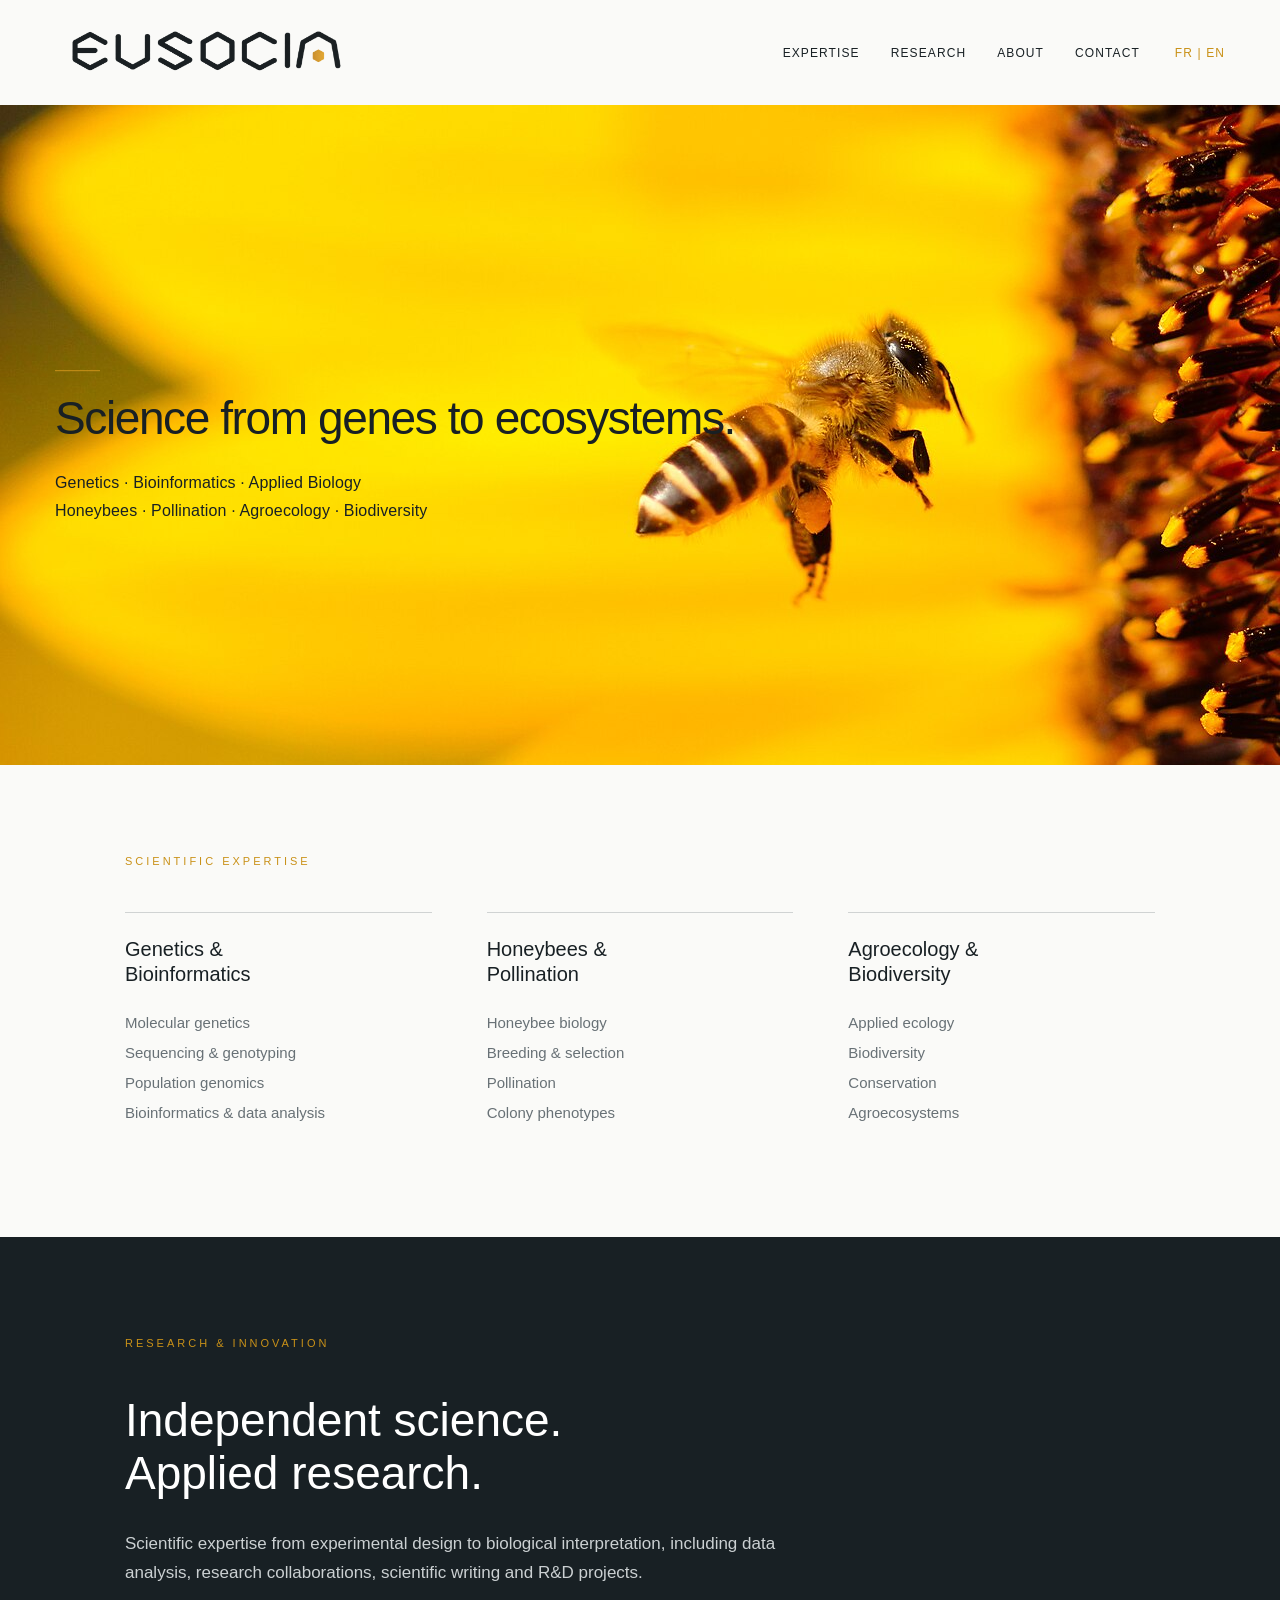
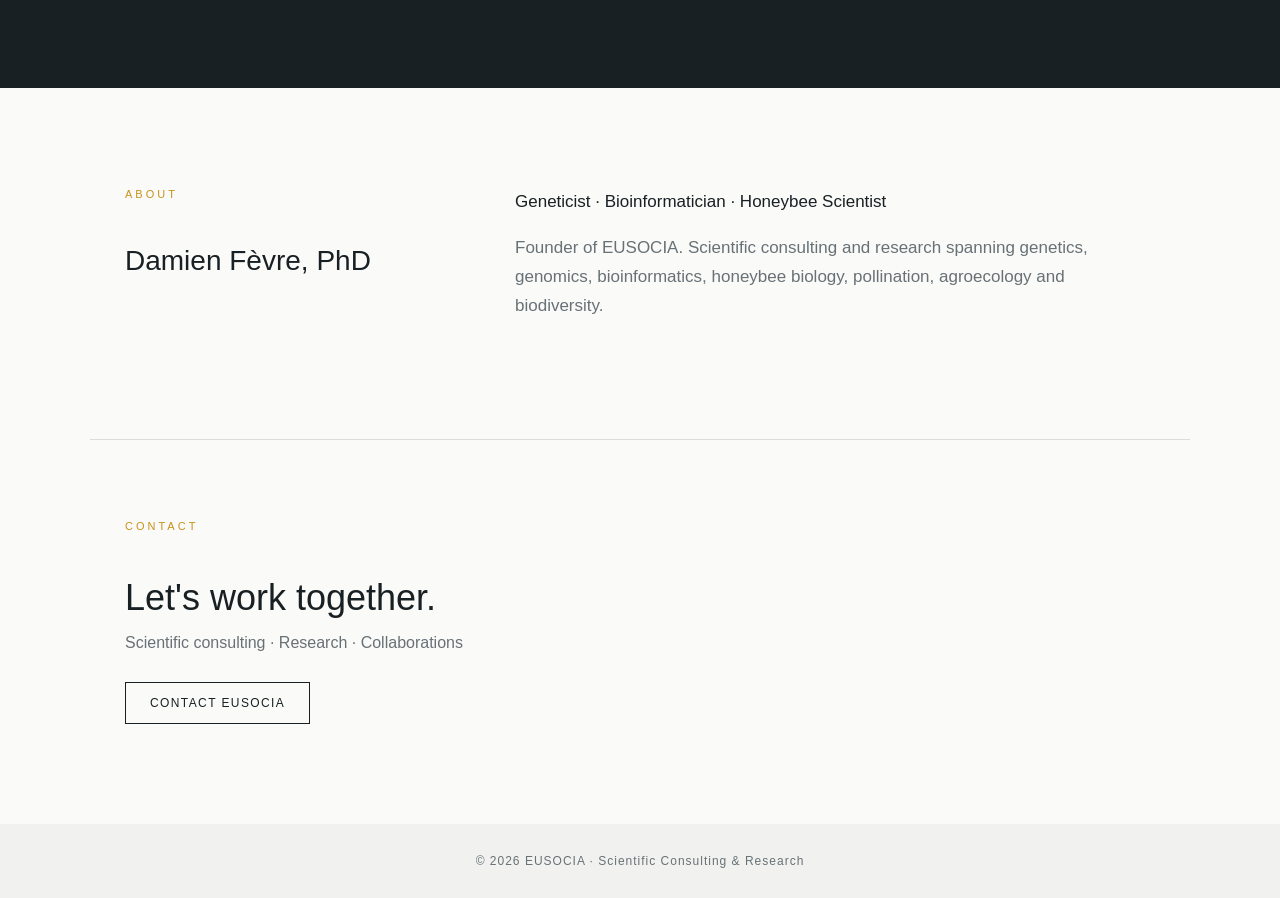
==== en/index.html @ 21f156ce "Update index.html" ====
<!DOCTYPE html>
<html lang="en">

<head>
<meta charset="UTF-8">
<meta name="viewport" content="width=device-width, initial-scale=1.0">

<title>EUSOCIA | Scientific Consulting & Research</title>

<style>

/* =========================================================
   GENERAL
   ========================================================= */

:root {
    --dark: #182024;
    --gold: #c99118;
    --white: #fafaf8;
    --grey: #687176;
    --lightgrey: #f1f2f0;
}

* {
    box-sizing: border-box;
}

html {
    margin: 0;
    padding: 0;
    scroll-behavior: smooth;
}

body {
    margin: 0;
    padding: 0;
    font-family: Arial, Helvetica, sans-serif;
    color: var(--dark);
    background: var(--white);
}


/* =========================================================
   HEADER — DESKTOP
   ========================================================= */

header {
    width: 100%;
    height: 105px;
    padding: 0 55px;

    display: flex;
    align-items: center;
    justify-content: space-between;

    background: var(--white);
}

.brand {
    display: flex;
    align-items: center;
    flex-shrink: 0;
    text-decoration: none;
}

.brand img {
    display: block;
    width: 310px;
    height: auto;
}

nav {
    margin-left: auto;
    display: flex;
    align-items: center;
    gap: 31px;
    white-space: nowrap;
}

nav a {
    color: var(--dark);
    font-size: 12px;
    font-weight: 400;
    letter-spacing: 1.1px;
    text-decoration: none;
    text-transform: uppercase;
}

nav a:hover {
    color: var(--gold);
}

nav .language {
    margin-left: 4px;
    color: var(--gold);
}


/* =========================================================
   HERO — DESKTOP
   ========================================================= */

.hero {
    position: relative;
    width: 100%;
    height: 660px;
    margin: 0;
    padding: 0;
    overflow: hidden;
    background: #e7b516;
}

.hero-image {
    position: absolute;
    top: 0;
    left: 0;

    width: 100%;
    height: auto;

    display: block;
    margin: 0;
    padding: 0;

    max-width: none;
}


/* DESKTOP TEXT */

.hero-content {
    position: absolute;

    left: 55px;
    top: 52%;

    transform: translateY(-50%);

    z-index: 2;
}

.hero-line {
    width: 45px;
    height: 1px;

    margin: 0 0 23px 0;

    background: var(--gold);
}

.hero h1 {
    margin: 0;

    color: var(--dark);

    font-size: 46px;
    font-weight: 300;

    line-height: 1.05;
    letter-spacing: -1.4px;

    white-space: nowrap;
}

.hero-subtitles {
    margin-top: 29px;
}

.hero-subtitles p {
    margin: 4px 0;

    color: var(--dark);

    font-size: 16px;
    font-weight: 400;

    line-height: 1.45;
    letter-spacing: 0.15px;
}


/* =========================================================
   EXPERTISE
   ========================================================= */

.expertise {
    width: 100%;
    max-width: 1100px;

    margin: 0 auto;
    padding: 90px 35px 105px;
}

.section-label {
    margin-bottom: 45px;

    color: var(--gold);

    font-size: 11px;
    font-weight: 400;

    letter-spacing: 3px;
    text-transform: uppercase;
}

.expertise-grid {
    display: grid;
    grid-template-columns: repeat(3, 1fr);
    gap: 55px;
}

.expertise-card {
    padding-top: 24px;
    border-top: 1px solid #d0d3d3;
}

.expertise-card h2 {
    margin: 0 0 25px;

    color: var(--dark);

    font-size: 20px;
    font-weight: 400;
    line-height: 1.25;
}

.expertise-card ul {
    margin: 0;
    padding: 0;

    list-style: none;
    color: var(--grey);
}

.expertise-card li {
    margin: 9px 0;
    font-size: 15px;
    line-height: 1.4;
}


/* =========================================================
   RESEARCH
   ========================================================= */

.research {
    width: 100%;
    background: var(--dark);
    color: white;
}

.research-inner {
    width: 100%;
    max-width: 1100px;

    margin: 0 auto;
    padding: 100px 35px;
}

.research h2 {
    margin: 0 0 30px;

    font-size: 46px;
    font-weight: 300;
    line-height: 1.15;
}

.research p {
    max-width: 720px;

    margin: 0;

    color: #cbd0d2;

    font-size: 17px;
    line-height: 1.7;
}


/* =========================================================
   ABOUT
   ========================================================= */

.about {
    width: 100%;
    max-width: 1100px;

    margin: 0 auto;
    padding: 100px 35px;

    display: grid;
    grid-template-columns: 1fr 2fr;
    gap: 70px;
}

.about h2 {
    margin: 0;

    font-size: 28px;
    font-weight: 400;
}

.about-text {
    max-width: 700px;

    color: var(--grey);

    font-size: 17px;
    line-height: 1.7;
}

.about-text p {
    margin: 0 0 18px;
}

.about-text strong {
    color: var(--dark);
    font-weight: 500;
}


/* =========================================================
   CONTACT
   ========================================================= */

.contact {
    width: 100%;
    max-width: 1100px;

    margin: 0 auto;
    padding: 80px 35px 100px;

    border-top: 1px solid #ddd;
}

.contact h2 {
    margin: 0 0 15px;

    font-size: 36px;
    font-weight: 300;
}

.contact p {
    margin: 0 0 30px;
    color: var(--grey);
}

.contact-button {
    display: inline-block;

    padding: 13px 24px;

    border: 1px solid var(--dark);

    color: var(--dark);

    font-size: 12px;
    letter-spacing: 1.4px;

    text-decoration: none;
    text-transform: uppercase;
}

.contact-button:hover {
    color: white;
    background: var(--dark);
}


/* =========================================================
   FOOTER
   ========================================================= */

footer {
    padding: 30px;

    background: var(--lightgrey);
    color: var(--grey);

    text-align: center;

    font-size: 12px;
    letter-spacing: 1px;
}


/* =========================================================
   SMARTPHONE ONLY
   ========================================================= */

@media (max-width: 700px) {

    /* HEADER */
    header {
        height: 85px;
        padding: 0 20px;
    }

    .brand img {
        width: 205px;
    }

    nav {
        margin-left: auto;
    }

    nav a:not(.language) {
        display: none;
    }

    nav .language {
        display: block;
        margin: 0;
        font-size: 13px;
        letter-spacing: 1px;
    }


    /* HERO SMARTPHONE */
    .hero {
        position: relative;
        width: 100%;
        height: 480px;
        overflow: hidden;
    }

    /* PHOTO : ON NE CHANGE PAS LE CADRAGE */
    .hero-image {
        position: absolute;
        top: 0;
        left: 50%;

        width: auto;
        height: 100%;

        transform: translateX(-50%);

        object-fit: cover;
        object-position: 58% center;
    }

    /*
       Le titre et les sous-titres deviennent
       indépendants sur smartphone.
    */
    .hero-content {
        position: static;
        transform: none;
    }

    /* LIGNE DORÉE AU-DESSUS */
    .hero-line {
        position: absolute;
        top: 25px;
        left: 22px;

        width: 42px;
        height: 1px;
        margin: 0;

        background: var(--gold);
        z-index: 5;
    }

    /* TITRE AU-DESSUS DE L'ABEILLE */
    .hero h1 {
        position: absolute;
        top: 47px;
        left: 22px;
        right: 18px;

        margin: 0;

        color: var(--dark);

        font-size: 27px;
        font-weight: 300;
        line-height: 1.08;
        letter-spacing: -0.7px;

        white-space: normal;

        z-index: 5;
    }

    /* SOUS-TITRES SOUS L'ABEILLE */
    .hero-subtitles {
        position: absolute;
        left: 22px;
        right: 18px;
        bottom: 22px;

        margin: 0;

        z-index: 5;
    }

    .hero-subtitles p {
        margin: 3px 0;

        color: var(--dark);

        font-size: 13px;
        font-weight: 400;
        line-height: 1.35;

        white-space: normal;
    }


    /* RESTE DU SITE */
    .expertise {
        padding: 60px 25px;
    }

    .expertise-grid {
        grid-template-columns: 1fr;
        gap: 45px;
    }

    .research-inner {
        padding: 70px 25px;
    }

    .research h2 {
        font-size: 36px;
    }

    .about {
        padding: 70px 25px;
        grid-template-columns: 1fr;
        gap: 30px;
    }

    .contact {
        padding: 70px 25px;
    }
}

   
</style>
</head>


<body>


<!-- =========================================================
     HEADER
     ========================================================= -->

<header>

    <a class="brand" href="/">
        <img src="/eusocia_logo.png" alt="EUSOCIA">
    </a>

    <nav>

        <a href="#expertise">Expertise</a>

        <a href="#research">Research</a>

        <a href="#about">About</a>

        <a href="#contact">Contact</a>

        <!-- French page will be added afterwards -->
        <a class="language" href="/">FR | EN</a>

    </nav>

</header>


<main>


<!-- =========================================================
     HERO
     ========================================================= -->

<section class="hero">

    <img
        class="hero-image"
        src="/Bee_happy_(Unsplash).jpg"
        alt="Honeybee in flight approaching a flower"
    >

    <div class="hero-content">

        <div class="hero-line"></div>

        <h1>Science from genes to ecosystems.</h1>

        <div class="hero-subtitles">

            <p>
                Genetics · Bioinformatics · Applied Biology
            </p>

            <p>
                Honeybees · Pollination · Agroecology · Biodiversity
            </p>

        </div>

    </div>

</section>


<!-- =========================================================
     EXPERTISE
     ========================================================= -->

<section class="expertise" id="expertise">

    <div class="section-label">
        Scientific Expertise
    </div>

    <div class="expertise-grid">


        <article class="expertise-card">

            <h2>
                Genetics &amp;<br>
                Bioinformatics
            </h2>

            <ul>
                <li>Molecular genetics</li>
                <li>Sequencing &amp; genotyping</li>
                <li>Population genomics</li>
                <li>Bioinformatics &amp; data analysis</li>
            </ul>

        </article>


        <article class="expertise-card">

            <h2>
                Honeybees &amp;<br>
                Pollination
            </h2>

            <ul>
                <li>Honeybee biology</li>
                <li>Breeding &amp; selection</li>
                <li>Pollination</li>
                <li>Colony phenotypes</li>
            </ul>

        </article>


        <article class="expertise-card">

            <h2>
                Agroecology &amp;<br>
                Biodiversity
            </h2>

            <ul>
                <li>Applied ecology</li>
                <li>Biodiversity</li>
                <li>Conservation</li>
                <li>Agroecosystems</li>
            </ul>

        </article>


    </div>

</section>


<!-- =========================================================
     RESEARCH
     ========================================================= -->

<section class="research" id="research">

    <div class="research-inner">

        <div class="section-label">
            Research &amp; Innovation
        </div>

        <h2>
            Independent science.<br>
            Applied research.
        </h2>

        <p>
            Scientific expertise from experimental design to biological
            interpretation, including data analysis, research collaborations,
            scientific writing and R&amp;D projects.
        </p>

    </div>

</section>


<!-- =========================================================
     ABOUT
     ========================================================= -->

<section class="about" id="about">

    <div>

        <div class="section-label">
            About
        </div>

        <h2>
            Damien Fèvre, PhD
        </h2>

    </div>


    <div class="about-text">

        <p>
            <strong>
                Geneticist · Bioinformatician · Honeybee Scientist
            </strong>
        </p>

        <p>
            Founder of EUSOCIA. Scientific consulting and research spanning
            genetics, genomics, bioinformatics, honeybee biology, pollination,
            agroecology and biodiversity.
        </p>

    </div>

</section>


<!-- =========================================================
     CONTACT
     ========================================================= -->

<section class="contact" id="contact">

    <div class="section-label">
        Contact
    </div>

    <h2>
        Let's work together.
    </h2>

    <p>
        Scientific consulting · Research · Collaborations
    </p>

    <a
        class="contact-button"
        href="mailto:YOUR-EMAIL-HERE"
    >
        Contact EUSOCIA
    </a>

</section>


</main>


<footer>
    © 2026 EUSOCIA · Scientific Consulting &amp; Research
</footer>


</body>
</html>
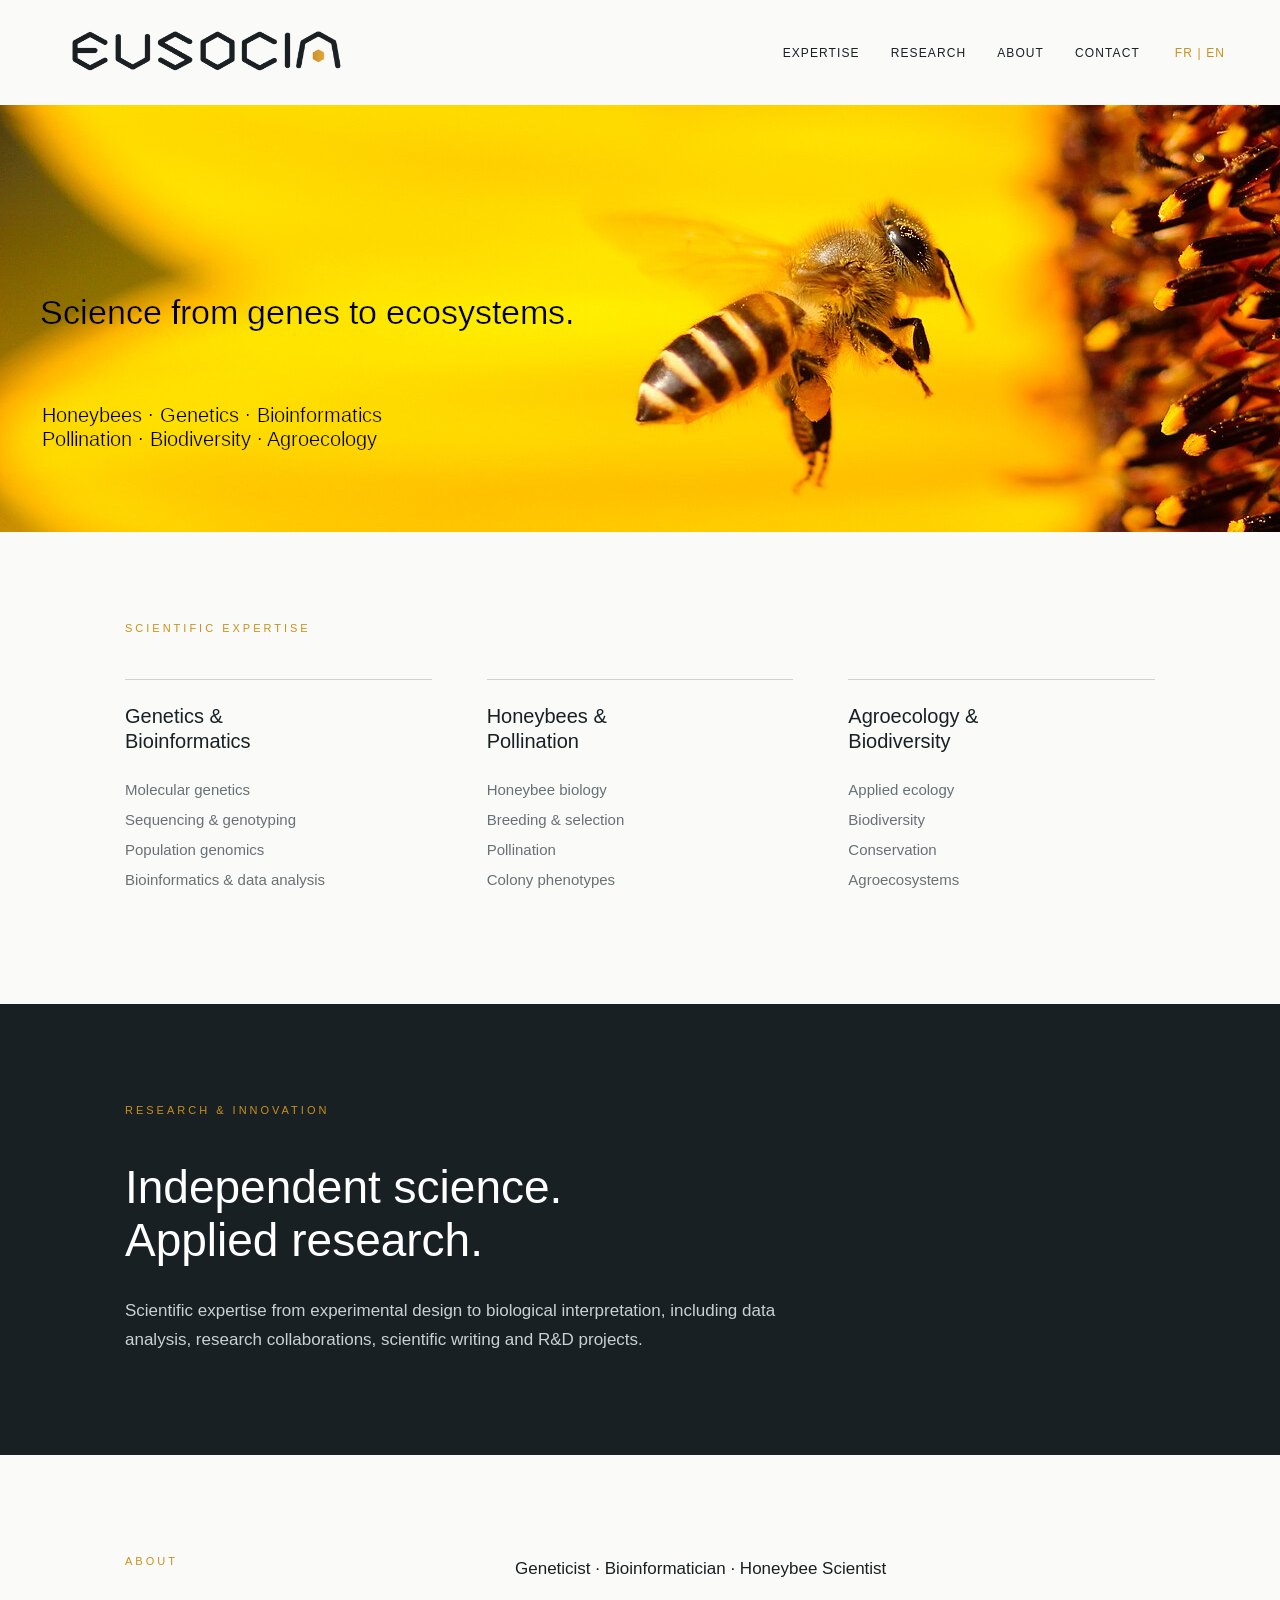
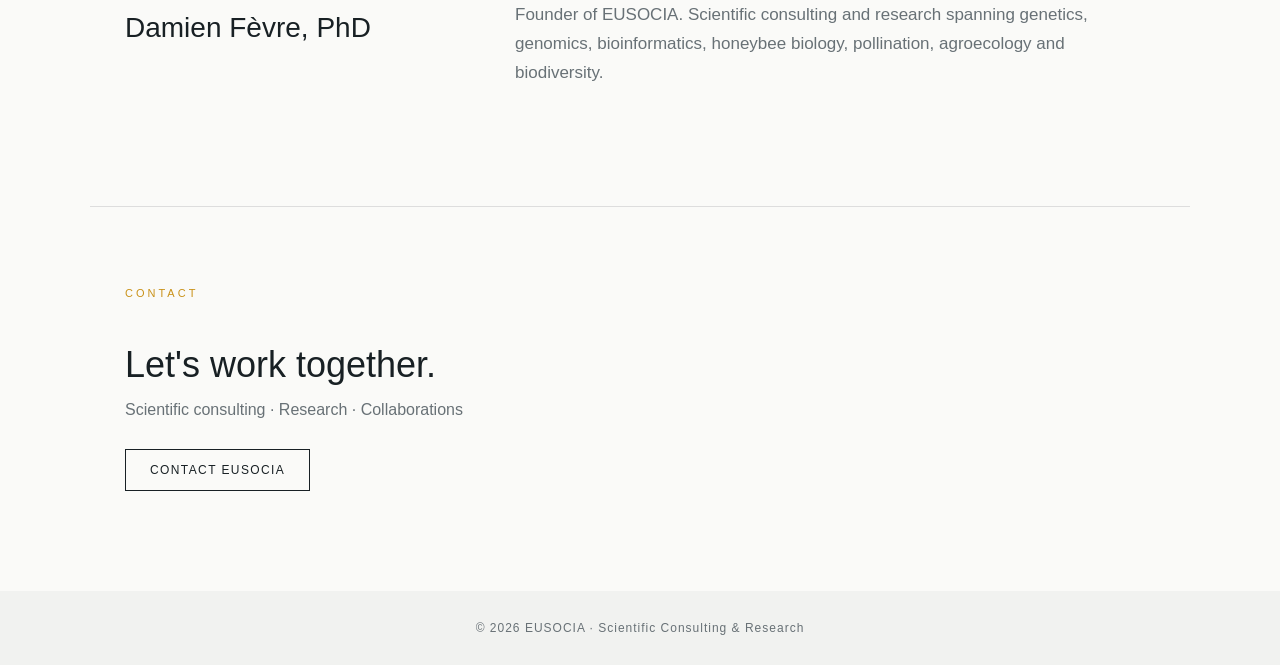
==== commit 1683d40c: "Update index.html" ====
--- a/en/index.html
+++ b/en/index.html
@@ -7,538 +7,8 @@
 
 <title>EUSOCIA | Scientific Consulting & Research</title>
 
-<style>
-
-/* =========================================================
-   GENERAL
-   ========================================================= */
-
-:root {
-    --dark: #182024;
-    --gold: #c99118;
-    --white: #fafaf8;
-    --grey: #687176;
-    --lightgrey: #f1f2f0;
-}
-
-* {
-    box-sizing: border-box;
-}
-
-html {
-    margin: 0;
-    padding: 0;
-    scroll-behavior: smooth;
-}
-
-body {
-    margin: 0;
-    padding: 0;
-    font-family: Arial, Helvetica, sans-serif;
-    color: var(--dark);
-    background: var(--white);
-}
-
-
-/* =========================================================
-   HEADER — DESKTOP
-   ========================================================= */
-
-header {
-    width: 100%;
-    height: 105px;
-    padding: 0 55px;
-
-    display: flex;
-    align-items: center;
-    justify-content: space-between;
-
-    background: var(--white);
-}
-
-.brand {
-    display: flex;
-    align-items: center;
-    flex-shrink: 0;
-    text-decoration: none;
-}
-
-.brand img {
-    display: block;
-    width: 310px;
-    height: auto;
-}
-
-nav {
-    margin-left: auto;
-    display: flex;
-    align-items: center;
-    gap: 31px;
-    white-space: nowrap;
-}
-
-nav a {
-    color: var(--dark);
-    font-size: 12px;
-    font-weight: 400;
-    letter-spacing: 1.1px;
-    text-decoration: none;
-    text-transform: uppercase;
-}
-
-nav a:hover {
-    color: var(--gold);
-}
-
-nav .language {
-    margin-left: 4px;
-    color: var(--gold);
-}
-
-
-/* =========================================================
-   HERO — DESKTOP
-   ========================================================= */
-
-.hero {
-    position: relative;
-    width: 100%;
-    height: 660px;
-    margin: 0;
-    padding: 0;
-    overflow: hidden;
-    background: #e7b516;
-}
-
-.hero-image {
-    position: absolute;
-    top: 0;
-    left: 0;
-
-    width: 100%;
-    height: auto;
-
-    display: block;
-    margin: 0;
-    padding: 0;
-
-    max-width: none;
-}
-
-
-/* DESKTOP TEXT */
-
-.hero-content {
-    position: absolute;
-
-    left: 55px;
-    top: 52%;
-
-    transform: translateY(-50%);
-
-    z-index: 2;
-}
-
-.hero-line {
-    width: 45px;
-    height: 1px;
-
-    margin: 0 0 23px 0;
-
-    background: var(--gold);
-}
-
-.hero h1 {
-    margin: 0;
-
-    color: var(--dark);
-
-    font-size: 46px;
-    font-weight: 300;
-
-    line-height: 1.05;
-    letter-spacing: -1.4px;
-
-    white-space: nowrap;
-}
-
-.hero-subtitles {
-    margin-top: 29px;
-}
-
-.hero-subtitles p {
-    margin: 4px 0;
-
-    color: var(--dark);
-
-    font-size: 16px;
-    font-weight: 400;
-
-    line-height: 1.45;
-    letter-spacing: 0.15px;
-}
-
-
-/* =========================================================
-   EXPERTISE
-   ========================================================= */
-
-.expertise {
-    width: 100%;
-    max-width: 1100px;
-
-    margin: 0 auto;
-    padding: 90px 35px 105px;
-}
-
-.section-label {
-    margin-bottom: 45px;
-
-    color: var(--gold);
-
-    font-size: 11px;
-    font-weight: 400;
-
-    letter-spacing: 3px;
-    text-transform: uppercase;
-}
-
-.expertise-grid {
-    display: grid;
-    grid-template-columns: repeat(3, 1fr);
-    gap: 55px;
-}
-
-.expertise-card {
-    padding-top: 24px;
-    border-top: 1px solid #d0d3d3;
-}
-
-.expertise-card h2 {
-    margin: 0 0 25px;
-
-    color: var(--dark);
-
-    font-size: 20px;
-    font-weight: 400;
-    line-height: 1.25;
-}
-
-.expertise-card ul {
-    margin: 0;
-    padding: 0;
-
-    list-style: none;
-    color: var(--grey);
-}
-
-.expertise-card li {
-    margin: 9px 0;
-    font-size: 15px;
-    line-height: 1.4;
-}
-
-
-/* =========================================================
-   RESEARCH
-   ========================================================= */
-
-.research {
-    width: 100%;
-    background: var(--dark);
-    color: white;
-}
-
-.research-inner {
-    width: 100%;
-    max-width: 1100px;
-
-    margin: 0 auto;
-    padding: 100px 35px;
-}
-
-.research h2 {
-    margin: 0 0 30px;
-
-    font-size: 46px;
-    font-weight: 300;
-    line-height: 1.15;
-}
-
-.research p {
-    max-width: 720px;
-
-    margin: 0;
-
-    color: #cbd0d2;
-
-    font-size: 17px;
-    line-height: 1.7;
-}
-
-
-/* =========================================================
-   ABOUT
-   ========================================================= */
-
-.about {
-    width: 100%;
-    max-width: 1100px;
-
-    margin: 0 auto;
-    padding: 100px 35px;
-
-    display: grid;
-    grid-template-columns: 1fr 2fr;
-    gap: 70px;
-}
-
-.about h2 {
-    margin: 0;
-
-    font-size: 28px;
-    font-weight: 400;
-}
-
-.about-text {
-    max-width: 700px;
-
-    color: var(--grey);
-
-    font-size: 17px;
-    line-height: 1.7;
-}
-
-.about-text p {
-    margin: 0 0 18px;
-}
-
-.about-text strong {
-    color: var(--dark);
-    font-weight: 500;
-}
-
-
-/* =========================================================
-   CONTACT
-   ========================================================= */
-
-.contact {
-    width: 100%;
-    max-width: 1100px;
-
-    margin: 0 auto;
-    padding: 80px 35px 100px;
-
-    border-top: 1px solid #ddd;
-}
-
-.contact h2 {
-    margin: 0 0 15px;
-
-    font-size: 36px;
-    font-weight: 300;
-}
-
-.contact p {
-    margin: 0 0 30px;
-    color: var(--grey);
-}
-
-.contact-button {
-    display: inline-block;
-
-    padding: 13px 24px;
-
-    border: 1px solid var(--dark);
-
-    color: var(--dark);
-
-    font-size: 12px;
-    letter-spacing: 1.4px;
-
-    text-decoration: none;
-    text-transform: uppercase;
-}
-
-.contact-button:hover {
-    color: white;
-    background: var(--dark);
-}
-
-
-/* =========================================================
-   FOOTER
-   ========================================================= */
-
-footer {
-    padding: 30px;
-
-    background: var(--lightgrey);
-    color: var(--grey);
-
-    text-align: center;
-
-    font-size: 12px;
-    letter-spacing: 1px;
-}
-
-
-/* =========================================================
-   SMARTPHONE ONLY
-   ========================================================= */
-
-@media (max-width: 700px) {
-
-    /* HEADER */
-    header {
-        height: 85px;
-        padding: 0 20px;
-    }
-
-    .brand img {
-        width: 205px;
-    }
-
-    nav {
-        margin-left: auto;
-    }
-
-    nav a:not(.language) {
-        display: none;
-    }
-
-    nav .language {
-        display: block;
-        margin: 0;
-        font-size: 13px;
-        letter-spacing: 1px;
-    }
-
-
-    /* HERO SMARTPHONE */
-    .hero {
-        position: relative;
-        width: 100%;
-        height: 480px;
-        overflow: hidden;
-    }
-
-    /* PHOTO : ON NE CHANGE PAS LE CADRAGE */
-    .hero-image {
-        position: absolute;
-        top: 0;
-        left: 50%;
-
-        width: auto;
-        height: 100%;
-
-        transform: translateX(-50%);
-
-        object-fit: cover;
-        object-position: 58% center;
-    }
-
-    /*
-       Le titre et les sous-titres deviennent
-       indépendants sur smartphone.
-    */
-    .hero-content {
-        position: static;
-        transform: none;
-    }
-
-    /* LIGNE DORÉE AU-DESSUS */
-    .hero-line {
-        position: absolute;
-        top: 25px;
-        left: 22px;
-
-        width: 42px;
-        height: 1px;
-        margin: 0;
-
-        background: var(--gold);
-        z-index: 5;
-    }
-
-    /* TITRE AU-DESSUS DE L'ABEILLE */
-    .hero h1 {
-        position: absolute;
-        top: 47px;
-        left: 22px;
-        right: 18px;
-
-        margin: 0;
-
-        color: var(--dark);
-
-        font-size: 27px;
-        font-weight: 300;
-        line-height: 1.08;
-        letter-spacing: -0.7px;
-
-        white-space: normal;
-
-        z-index: 5;
-    }
-
-    /* SOUS-TITRES SOUS L'ABEILLE */
-    .hero-subtitles {
-        position: absolute;
-        left: 22px;
-        right: 18px;
-        bottom: 22px;
-
-        margin: 0;
-
-        z-index: 5;
-    }
-
-    .hero-subtitles p {
-        margin: 3px 0;
-
-        color: var(--dark);
-
-        font-size: 13px;
-        font-weight: 400;
-        line-height: 1.35;
-
-        white-space: normal;
-    }
-
-
-    /* RESTE DU SITE */
-    .expertise {
-        padding: 60px 25px;
-    }
-
-    .expertise-grid {
-        grid-template-columns: 1fr;
-        gap: 45px;
-    }
-
-    .research-inner {
-        padding: 70px 25px;
-    }
-
-    .research h2 {
-        font-size: 36px;
-    }
-
-    .about {
-        padding: 70px 25px;
-        grid-template-columns: 1fr;
-        gap: 30px;
-    }
-
-    .contact {
-        padding: 70px 25px;
-    }
-}
-
+<link rel="stylesheet" href="/style.css">
    
-</style>
 </head>
 
 
@@ -581,33 +51,11 @@
      ========================================================= -->
 
 <section class="hero">
-
     <img
-        class="hero-image"
-        src="/Bee_happy_(Unsplash).jpg"
-        alt="Honeybee in flight approaching a flower"
+        class="hero-banner"
+        src="/hero-eusocia_en.png"
+        alt="EUSOCIA — Science from genes to ecosystems"
     >
-
-    <div class="hero-content">
-
-        <div class="hero-line"></div>
-
-        <h1>Science from genes to ecosystems.</h1>
-
-        <div class="hero-subtitles">
-
-            <p>
-                Genetics · Bioinformatics · Applied Biology
-            </p>
-
-            <p>
-                Honeybees · Pollination · Agroecology · Biodiversity
-            </p>
-
-        </div>
-
-    </div>
-
 </section>
 
 
--- a/style.css
+++ b/style.css
@@ -0,0 +1,402 @@
+/* =========================================================
+   GENERAL
+   ========================================================= */
+
+:root {
+    --dark: #182024;
+    --gold: #c99118;
+    --white: #fafaf8;
+    --grey: #687176;
+    --lightgrey: #f1f2f0;
+}
+
+* {
+    box-sizing: border-box;
+}
+
+html {
+    margin: 0;
+    padding: 0;
+    scroll-behavior: smooth;
+}
+
+body {
+    margin: 0;
+    padding: 0;
+    font-family: Arial, Helvetica, sans-serif;
+    color: var(--dark);
+    background: var(--white);
+}
+
+
+/* =========================================================
+   HEADER — DESKTOP
+   ========================================================= */
+
+header {
+    width: 100%;
+    height: 105px;
+    padding: 0 55px;
+    display: flex;
+    align-items: center;
+    justify-content: space-between;
+    background: var(--white);
+}
+
+.brand {
+    display: flex;
+    align-items: center;
+    flex-shrink: 0;
+    text-decoration: none;
+}
+
+.brand img {
+    display: block;
+    width: 310px;
+    height: auto;
+}
+
+nav {
+    margin-left: auto;
+    display: flex;
+    align-items: center;
+    gap: 31px;
+    white-space: nowrap;
+}
+
+nav a {
+    color: var(--dark);
+    font-size: 12px;
+    font-weight: 400;
+    letter-spacing: 1.1px;
+    text-decoration: none;
+    text-transform: uppercase;
+}
+
+nav a:hover {
+    color: var(--gold);
+}
+
+nav .language {
+    margin-left: 4px;
+    color: var(--gold);
+}
+
+
+/* =========================================================
+   HERO — DESKTOP
+   ========================================================= */
+
+.hero {
+    width: 100%;
+    margin: 0;
+    padding: 0;
+}
+
+.hero-banner {
+    display: block;
+    width: 100%;
+    height: auto;
+}
+
+/* =========================================================
+   EXPERTISE
+   ========================================================= */
+
+.expertise {
+    width: 100%;
+    max-width: 1100px;
+    margin: 0 auto;
+    padding: 90px 35px 105px;
+}
+
+.section-label {
+    margin-bottom: 45px;
+    color: var(--gold);
+    font-size: 11px;
+    font-weight: 400;
+    letter-spacing: 3px;
+    text-transform: uppercase;
+}
+
+.expertise-grid {
+    display: grid;
+    grid-template-columns: repeat(3, 1fr);
+    gap: 55px;
+}
+
+.expertise-card {
+    padding-top: 24px;
+    border-top: 1px solid #d0d3d3;
+}
+
+.expertise-card h2 {
+    margin: 0 0 25px;
+    color: var(--dark);
+    font-size: 20px;
+    font-weight: 400;
+    line-height: 1.25;
+}
+
+.expertise-card ul {
+    margin: 0;
+    padding: 0;
+    list-style: none;
+    color: var(--grey);
+}
+
+.expertise-card li {
+    margin: 9px 0;
+    font-size: 15px;
+    line-height: 1.4;
+}
+
+
+/* =========================================================
+   RESEARCH
+   ========================================================= */
+
+.research {
+    width: 100%;
+    background: var(--dark);
+    color: white;
+}
+
+.research-inner {
+    width: 100%;
+    max-width: 1100px;
+    margin: 0 auto;
+    padding: 100px 35px;
+}
+
+.research h2 {
+    margin: 0 0 30px;
+    font-size: 46px;
+    font-weight: 300;
+    line-height: 1.15;
+}
+
+.research p {
+    max-width: 720px;
+    margin: 0;
+    color: #cbd0d2;
+    font-size: 17px;
+    line-height: 1.7;
+}
+
+
+/* =========================================================
+   ABOUT
+   ========================================================= */
+
+.about {
+    width: 100%;
+    max-width: 1100px;
+    margin: 0 auto;
+    padding: 100px 35px;
+    display: grid;
+    grid-template-columns: 1fr 2fr;
+    gap: 70px;
+}
+
+.about h2 {
+    margin: 0;
+    font-size: 28px;
+    font-weight: 400;
+}
+
+.about-text {
+    max-width: 700px;
+    color: var(--grey);
+    font-size: 17px;
+    line-height: 1.7;
+}
+
+.about-text p {
+    margin: 0 0 18px;
+}
+
+.about-text strong {
+    color: var(--dark);
+    font-weight: 500;
+}
+
+
+/* =========================================================
+   CONTACT
+   ========================================================= */
+
+.contact {
+    width: 100%;
+    max-width: 1100px;
+    margin: 0 auto;
+    padding: 80px 35px 100px;
+    border-top: 1px solid #ddd;
+}
+
+.contact h2 {
+    margin: 0 0 15px;
+    font-size: 36px;
+    font-weight: 300;
+}
+
+.contact p {
+    margin: 0 0 30px;
+    color: var(--grey);
+}
+
+.contact-button {
+    display: inline-block;
+    padding: 13px 24px;
+    border: 1px solid var(--dark);
+    color: var(--dark);
+    font-size: 12px;
+    letter-spacing: 1.4px;
+    text-decoration: none;
+    text-transform: uppercase;
+}
+
+.contact-button:hover {
+    color: white;
+    background: var(--dark);
+}
+
+
+/* =========================================================
+   FOOTER
+   ========================================================= */
+
+footer {
+    padding: 30px;
+    background: var(--lightgrey);
+    color: var(--grey);
+    text-align: center;
+    font-size: 12px;
+    letter-spacing: 1px;
+}
+
+
+/* =========================================================
+   SMARTPHONE ONLY
+   ========================================================= */
+
+@media (max-width: 700px) {
+
+    header {
+        height: 85px;
+        padding: 0 20px;
+    }
+
+    .brand img {
+        width: 205px;
+    }
+
+    nav {
+        margin-left: auto;
+    }
+
+    nav a:not(.language) {
+        display: none;
+    }
+
+    nav .language {
+        display: block;
+        margin: 0;
+        font-size: 13px;
+        letter-spacing: 1px;
+    }
+
+    .hero {
+        position: relative;
+        width: 100%;
+        height: 480px;
+        overflow: hidden;
+    }
+
+    .hero-image {
+        position: absolute;
+        top: 0;
+        left: 50%;
+        width: auto;
+        height: 100%;
+        transform: translateX(-50%);
+        object-fit: cover;
+        object-position: 58% center;
+    }
+
+    .hero-content {
+        position: static;
+        transform: none;
+    }
+
+    .hero-line {
+        position: absolute;
+        top: 25px;
+        left: 22px;
+        width: 42px;
+        height: 1px;
+        margin: 0;
+        background: var(--gold);
+        z-index: 5;
+    }
+
+    .hero h1 {
+        position: absolute;
+        top: 47px;
+        left: 22px;
+        right: 18px;
+        margin: 0;
+        color: var(--dark);
+        font-size: 27px;
+        font-weight: 300;
+        line-height: 1.08;
+        letter-spacing: -0.7px;
+        white-space: normal;
+        z-index: 5;
+    }
+
+    .hero-subtitles {
+        position: absolute;
+        left: 22px;
+        right: 18px;
+        bottom: 22px;
+        margin: 0;
+        z-index: 5;
+    }
+
+    .hero-subtitles p {
+        margin: 3px 0;
+        color: var(--dark);
+        font-size: 13px;
+        font-weight: 400;
+        line-height: 1.35;
+        white-space: normal;
+    }
+
+    .expertise {
+        padding: 60px 25px;
+    }
+
+    .expertise-grid {
+        grid-template-columns: 1fr;
+        gap: 45px;
+    }
+
+    .research-inner {
+        padding: 70px 25px;
+    }
+
+    .research h2 {
+        font-size: 36px;
+    }
+
+    .about {
+        padding: 70px 25px;
+        grid-template-columns: 1fr;
+        gap: 30px;
+    }
+
+    .contact {
+        padding: 70px 25px;
+    }
+}
